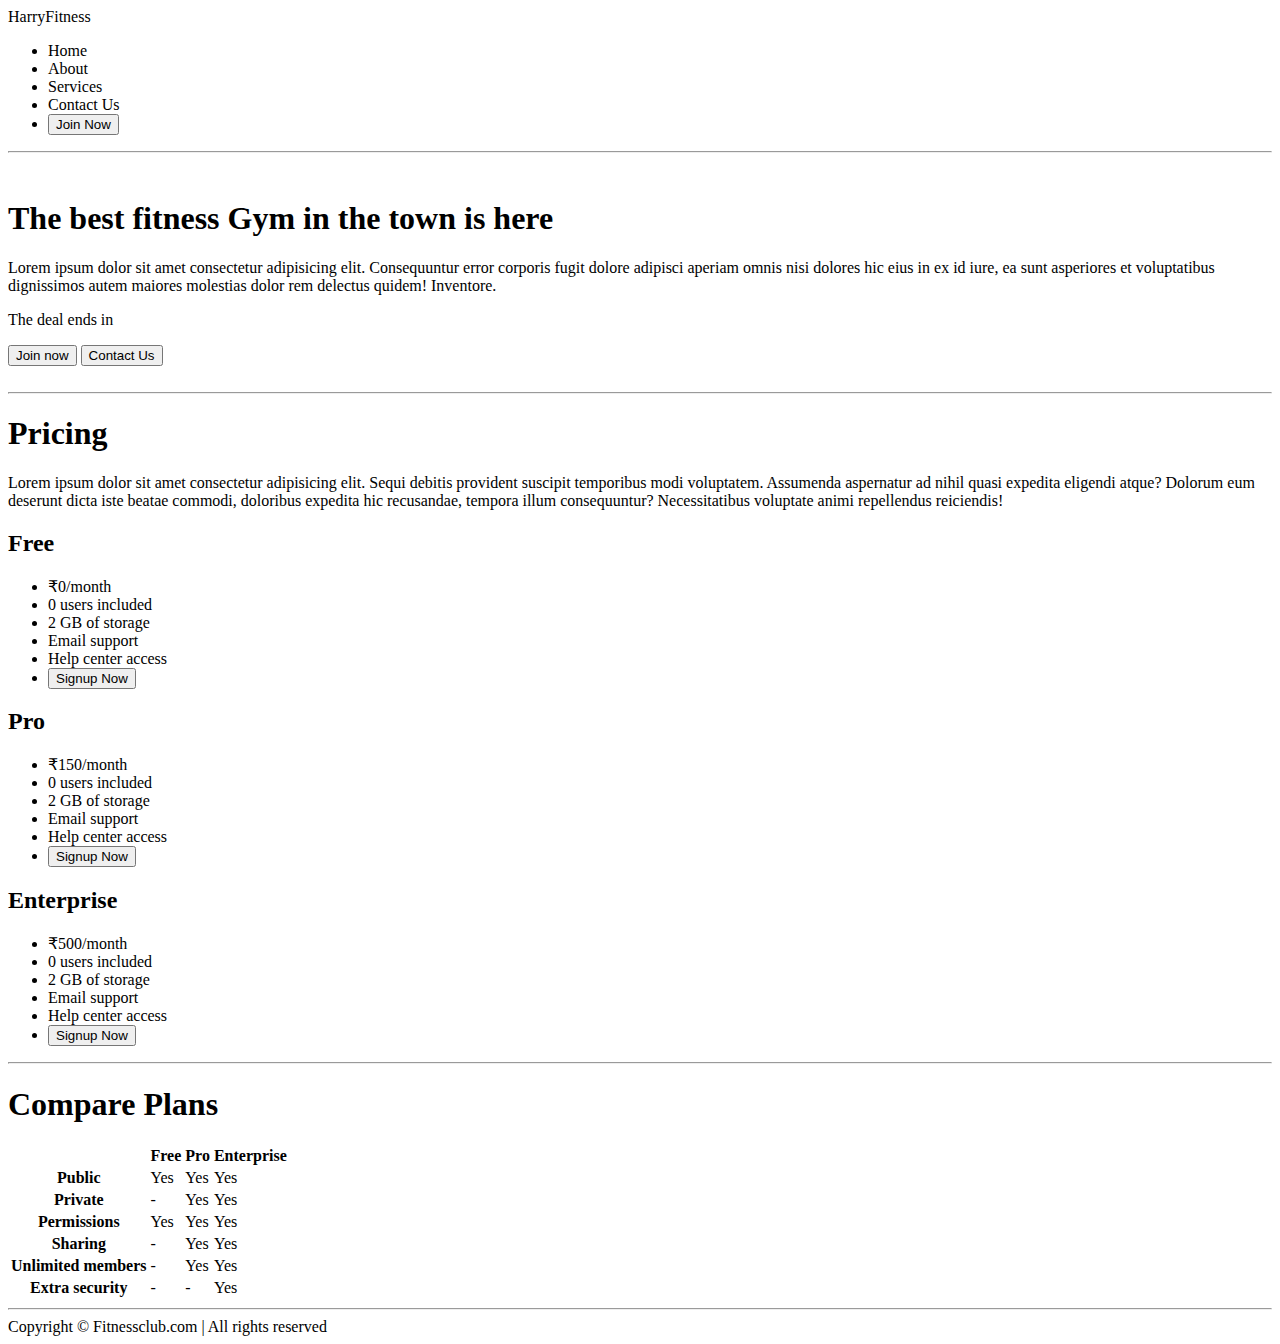
==== index.html @ a5923764 "footer added" ====
<!DOCTYPE html>
<html lang="en">
<head>
    <meta charset="UTF-8">
    <meta name="viewport" content="width=device-width, initial-scale=1.0">
    <title>Fitness Club</title>
    <link rel="stylesheet" href="style.css">
</head>
<body>
    <body class='overflow-x-hidden'>
        <div class="container mx-auto">
            <header>
                <nav class="flex justify-between">
                    <div class="logo font-bold flex items-center text-blue">HarryFitness</div>
                    <ul class="navbar flex items-center">
                        <li>Home</li>
                        <li>About</li>
                        <li>Services</li>
                        <li>Contact Us</li>
                        <li><button class="btn">Join Now</button></li>
                    </ul>
                </nav>
                <hr>
            </header>
            <main class="min-h-screen">
                <section class="section1">
                    <div class="flex">
                        <div class="topleft flex flex-col justify-center px-2">
                            <div class=" text-center">
                                <img class="dumbellimg" src="dumbell.png" alt="">
                            </div>
                            <h1 class="my-1 text-center">The best fitness Gym in the town is here</h1>
                            <p class=" text-center">Lorem ipsum dolor sit amet consectetur adipisicing elit. Consequuntur
                                error corporis fugit dolore adipisci aperiam omnis nisi dolores hic eius in ex id iure, ea
                                sunt asperiores et voluptatibus dignissimos autem maiores molestias dolor rem delectus
                                quidem! Inventore.</p>
                                <!-- Display the countdown timer in an element -->
                                <p class="deal text-center">The deal ends in <span id="demo"></span></p>
                                <div class="buttons">
                                    <button class="btn">Join now</button>
                                    <button class="btn">Contact Us</button>
                                </div>
                        </div>
                        <div class="topright flex justify-center">
                            <img class="gymimg" src="gym.png" alt="">
                        </div>
                    </div>
                </section>
                <hr>
                <section class="section2">
                    <h1 class="text-center my-2">Pricing</h1>
                    <p class="my-2">Lorem ipsum dolor sit amet consectetur adipisicing elit. Sequi debitis provident
                        suscipit temporibus modi voluptatem. Assumenda aspernatur ad nihil quasi expedita eligendi atque?
                        Dolorum eum deserunt dicta iste beatae commodi, doloribus expedita hic recusandae, tempora illum
                        consequuntur? Necessitatibus voluptate animi repellendus reiciendis!</p>
                    <div class="boxes flex justify-center">
                        <div class="box">
                            <h2>Free</h2>
                            <ul>
                                <li class="highlighted">₹0/month</li>
                                <li>0 users included</li>
                                <li>2 GB of storage</li>
                                <li>Email support</li>
                                <li>Help center access</li>
                                <li><button class="btn">Signup Now</button></li>
                            </ul>
                        </div>
                        <div class="box">
                            <h2>Pro</h2>
                            <ul>
                                <li class="highlighted">₹150/month</li>
                                <li>0 users included</li>
                                <li>2 GB of storage</li>
                                <li>Email support</li>
                                <li>Help center access</li>
                                <li><button class="btn">Signup Now</button></li>
                            </ul>
                        </div>
                        <div class="box">
                            <h2>Enterprise</h2>
                            <ul>
                                <li class="highlighted">₹500/month</li>
                                <li>0 users included</li>
                                <li>2 GB of storage</li>
                                <li>Email support</li>
                                <li>Help center access</li>
                                <li><button class="btn">Signup Now</button></li>
                            </ul>
                        </div>
    
                    </div>
                </section>
                <hr>
                <section class="section3">
                    <h1 class="text-center my-2">Compare Plans</h1>
                    <div class="container plantable">
                        <table class="table text-center">
                          <thead>
                            <tr>
                              <th></th><th>Free</th>
                              <th>Pro</th>
                              <th>Enterprise</th>
                            </tr>
                          </thead>
                          <tbody>
                            <tr>
                              <th scope="row" class="text-start">Public</th>
                              <td>Yes</svg></td>
                              <td>Yes</svg></td>
                              <td>Yes</svg></td>
                            </tr>
                            <tr>
                              <th scope="row" class="text-start">Private</th>
                              <td>-</td>
                              <td>Yes</svg></td>
                              <td>Yes</svg></td>
                            </tr>
                          </tbody>
                  
                          <tbody>
                            <tr>
                              <th scope="row" class="text-start">Permissions</th>
                              <td>Yes</svg></td>
                              <td>Yes</svg></td>
                              <td>Yes</svg></td>
                            </tr>
                            <tr>
                              <th scope="row" class="text-start">Sharing</th>
                              <td>-</td>
                              <td>Yes</svg></td>
                              <td>Yes</svg></td>
                            </tr>
                            <tr>
                              <th scope="row" class="text-start">Unlimited members</th>
                              <td>-</td>
                              <td>Yes</svg></td>
                              <td>Yes</svg></td>
                            </tr>
                            <tr>
                              <th scope="row" class="text-start">Extra security</th>
                              <td>-</td>
                              <td>-</td>
                              <td>Yes</svg></td>
                            </tr>
                          </tbody>
                        </table>
                </section>
                <hr>
            </main>
            <footer>
                Copyright &copy; Fitnessclub.com | All rights reserved
            </footer>
        </div>
</body>
<script src="index.js"></script>
</html>
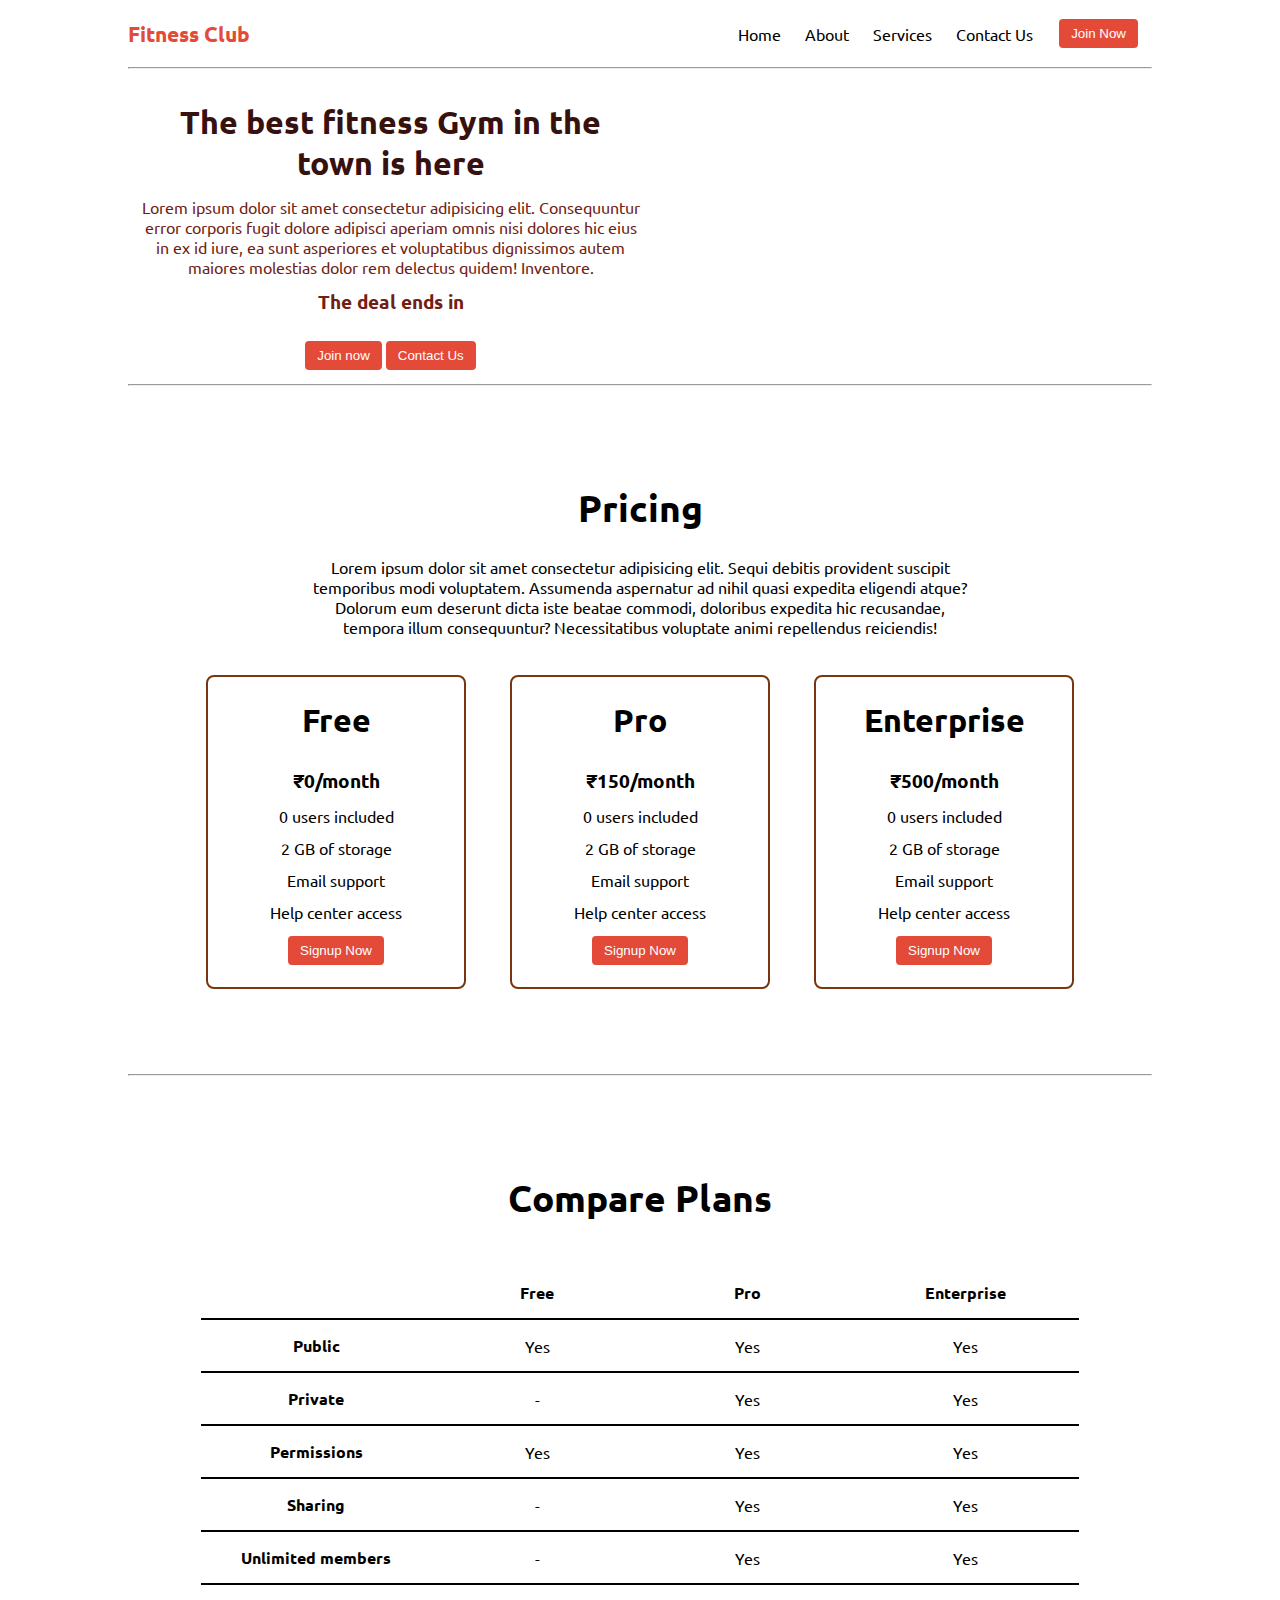
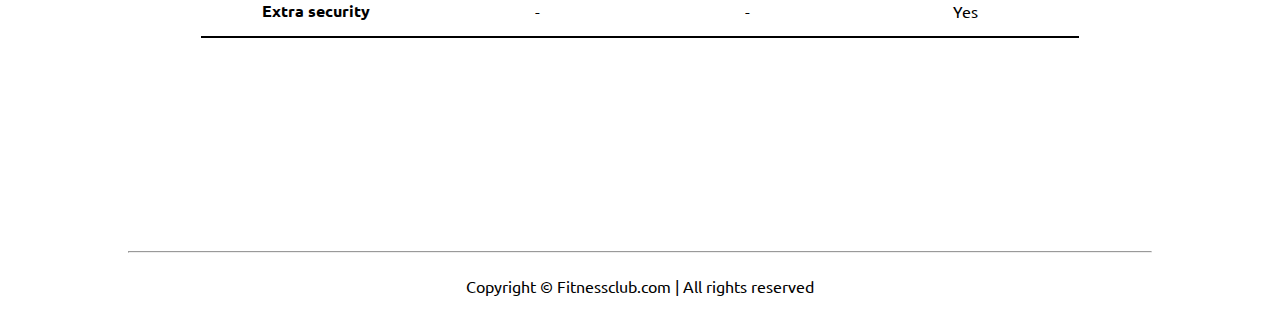
==== commit 0a84e321: "updated" ====
--- a/index.html
+++ b/index.html
@@ -5,13 +5,14 @@
     <meta name="viewport" content="width=device-width, initial-scale=1.0">
     <title>Fitness Club</title>
     <link rel="stylesheet" href="style.css">
+    <link rel="stylesheet" href="utils.css">
 </head>
 <body>
     <body class='overflow-x-hidden'>
         <div class="container mx-auto">
             <header>
                 <nav class="flex justify-between">
-                    <div class="logo font-bold flex items-center text-blue">HarryFitness</div>
+                    <div class="logo font-bold flex items-center text-blue">Fitness Club</div>
                     <ul class="navbar flex items-center">
                         <li>Home</li>
                         <li>About</li>
--- a/style.css
+++ b/style.css
@@ -0,0 +1,139 @@
+@import url('https://fonts.googleapis.com/css2?family=Ubuntu:wght@300&display=swap');
+
+*{
+    margin: 0;
+    padding: 0;
+}
+
+.container{
+    max-width: 80vw;
+    font-family: 'Ubuntu', sans-serif;
+}
+
+.navbar{
+    display: flex;
+    height: 67px;
+}
+.navbar li{
+    list-style: none;
+    margin: 0 12px;
+}
+
+.topleft{
+    width: 50%;
+}
+
+.topright{ 
+    width: 50%;
+}
+
+.section1{
+   max-height: 100vh; 
+   color: #711e15;
+}
+
+.section1 h1{
+    color: #37110d;
+    font-size: 2rem;
+}
+
+.logo{
+    font-size: 1.3rem;
+}
+
+.dumbellimg{
+    width: 289px;
+}
+
+.topright .gymimg{
+    width: 466px;
+}
+
+.section2{
+    padding: 73px;
+}
+
+.section2 h1{
+    font-size: 2.3rem;
+}
+
+.section2 p{
+    padding: 0 8vw;
+    text-align: center;
+}
+
+.box{
+    padding: 8px 0;
+    margin: 12px 22px;
+    min-width: 20vw;
+    border: 2px solid rgb(120, 54, 16);
+    border-radius: 8px;
+    text-align: center;
+}
+
+.box h2{
+    font-size: 2rem;
+    padding: 15px 0;
+}
+
+.highlighted{
+    font-size: 1.2rem;
+    font-weight: bolder;
+}
+
+.box ul{
+    list-style-type: none;
+}
+
+.box ul li{
+   margin: 12px 2px;
+}
+
+.plantable{
+    display: flex;
+    justify-content: center;
+    align-items: center;
+}
+
+.section3 table{
+    width: 100%;
+    margin-bottom: 140px;
+    margin-top: 20px;
+    border-collapse: collapse;
+}
+
+.section3 table th{ 
+    width: 23vw; 
+    border-bottom: 2px solid black;
+    padding: 15px 0;
+} 
+
+.section3 table td{   
+    border-bottom: 2px solid black; 
+} 
+ 
+
+.section3 h1{
+    font-size: 2.3rem;
+}
+
+.section3{
+    padding: 73px;
+}
+
+footer{
+    padding: 23px;
+    text-align: center;
+}
+.buttons{
+    display: flex;
+    justify-content: center;
+    align-items: center;
+    margin: 12px;
+}
+
+.deal{
+    font-size: 1.2rem;
+    font-weight: bolder;
+    margin: 12px 0;
+}--- a/utils.css
+++ b/utils.css
@@ -0,0 +1,72 @@
+.min-h-screen{
+    min-height: 100vh;
+}
+
+.bg-red{
+    background-color: red;
+}
+
+.mx-auto{
+    margin-left: auto;
+    margin-right: auto;
+}
+
+.flex{
+    display: flex;
+}
+
+.items-center{
+    align-items: center;
+}
+
+.justify-between{
+    justify-content: space-between;
+}
+
+.justify-center{
+    justify-content: center;
+}
+
+.flex-col{
+    flex-direction: column;
+}
+
+.font-bold{
+    font-weight: bolder;
+}
+
+.my-1{
+    margin-top: 13px;
+    margin-bottom: 13px;
+}
+
+.my-2{
+    margin-top: 26px;
+    margin-bottom: 26px;
+}
+
+.px-2{
+    padding-left: 13px;
+    padding-right: 13px;
+}
+
+.text-blue{
+    color: rgb(227 74 56);;
+}
+
+.btn{
+    padding:7px 12px;
+    border: 2px solid white;
+    border-radius: 6px;
+    cursor: pointer;
+    color: white;
+    background-color: rgb(227 74 56);;
+}
+
+.overflow-x-hidden{
+    overflow-x: hidden;
+}
+
+.text-center{
+    text-align: center;
+}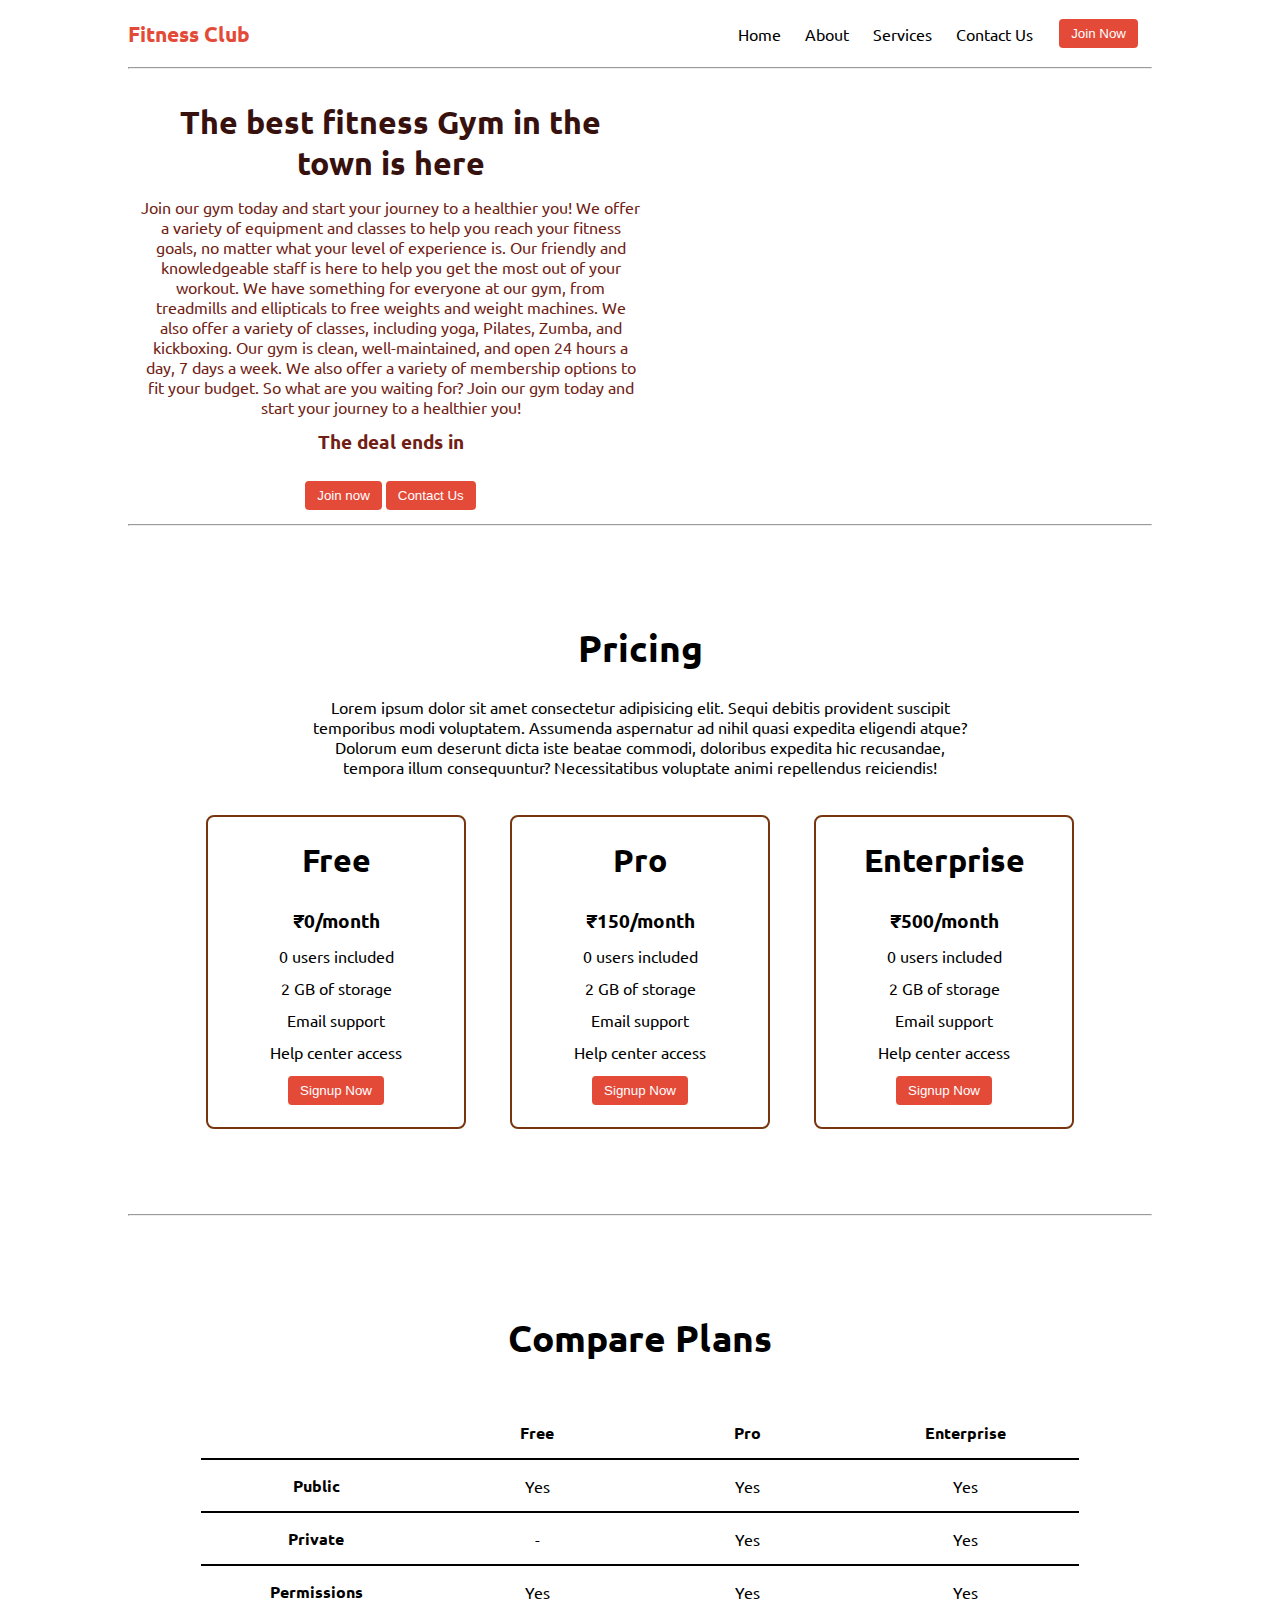
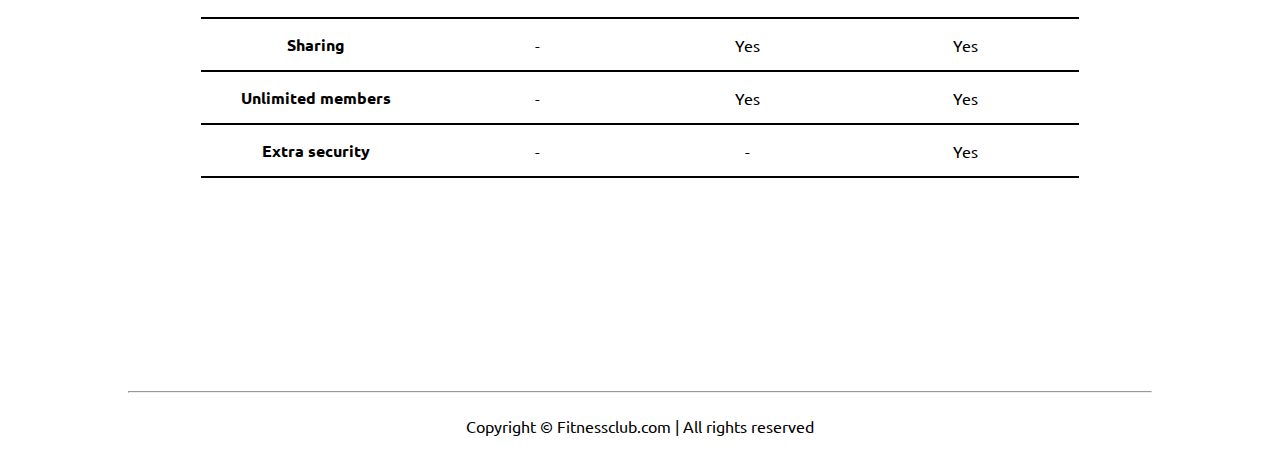
==== commit d7dec851: "gym description updated" ====
--- a/index.html
+++ b/index.html
@@ -31,10 +31,13 @@
                                 <img class="dumbellimg" src="dumbell.png" alt="">
                             </div>
                             <h1 class="my-1 text-center">The best fitness Gym in the town is here</h1>
-                            <p class=" text-center">Lorem ipsum dolor sit amet consectetur adipisicing elit. Consequuntur
-                                error corporis fugit dolore adipisci aperiam omnis nisi dolores hic eius in ex id iure, ea
-                                sunt asperiores et voluptatibus dignissimos autem maiores molestias dolor rem delectus
-                                quidem! Inventore.</p>
+                            <p class=" text-center">Join our gym today and start your journey to a healthier you! We offer a variety of equipment and classes to help you reach your fitness goals, no matter what your level of experience is. Our friendly and knowledgeable staff is here to help you get the most out of your workout.
+
+                                We have something for everyone at our gym, from treadmills and ellipticals to free weights and weight machines. We also offer a variety of classes, including yoga, Pilates, Zumba, and kickboxing.
+                                
+                                Our gym is clean, well-maintained, and open 24 hours a day, 7 days a week. We also offer a variety of membership options to fit your budget.
+                                
+                                So what are you waiting for? Join our gym today and start your journey to a healthier you!</p>
                                 <!-- Display the countdown timer in an element -->
                                 <p class="deal text-center">The deal ends in <span id="demo"></span></p>
                                 <div class="buttons">
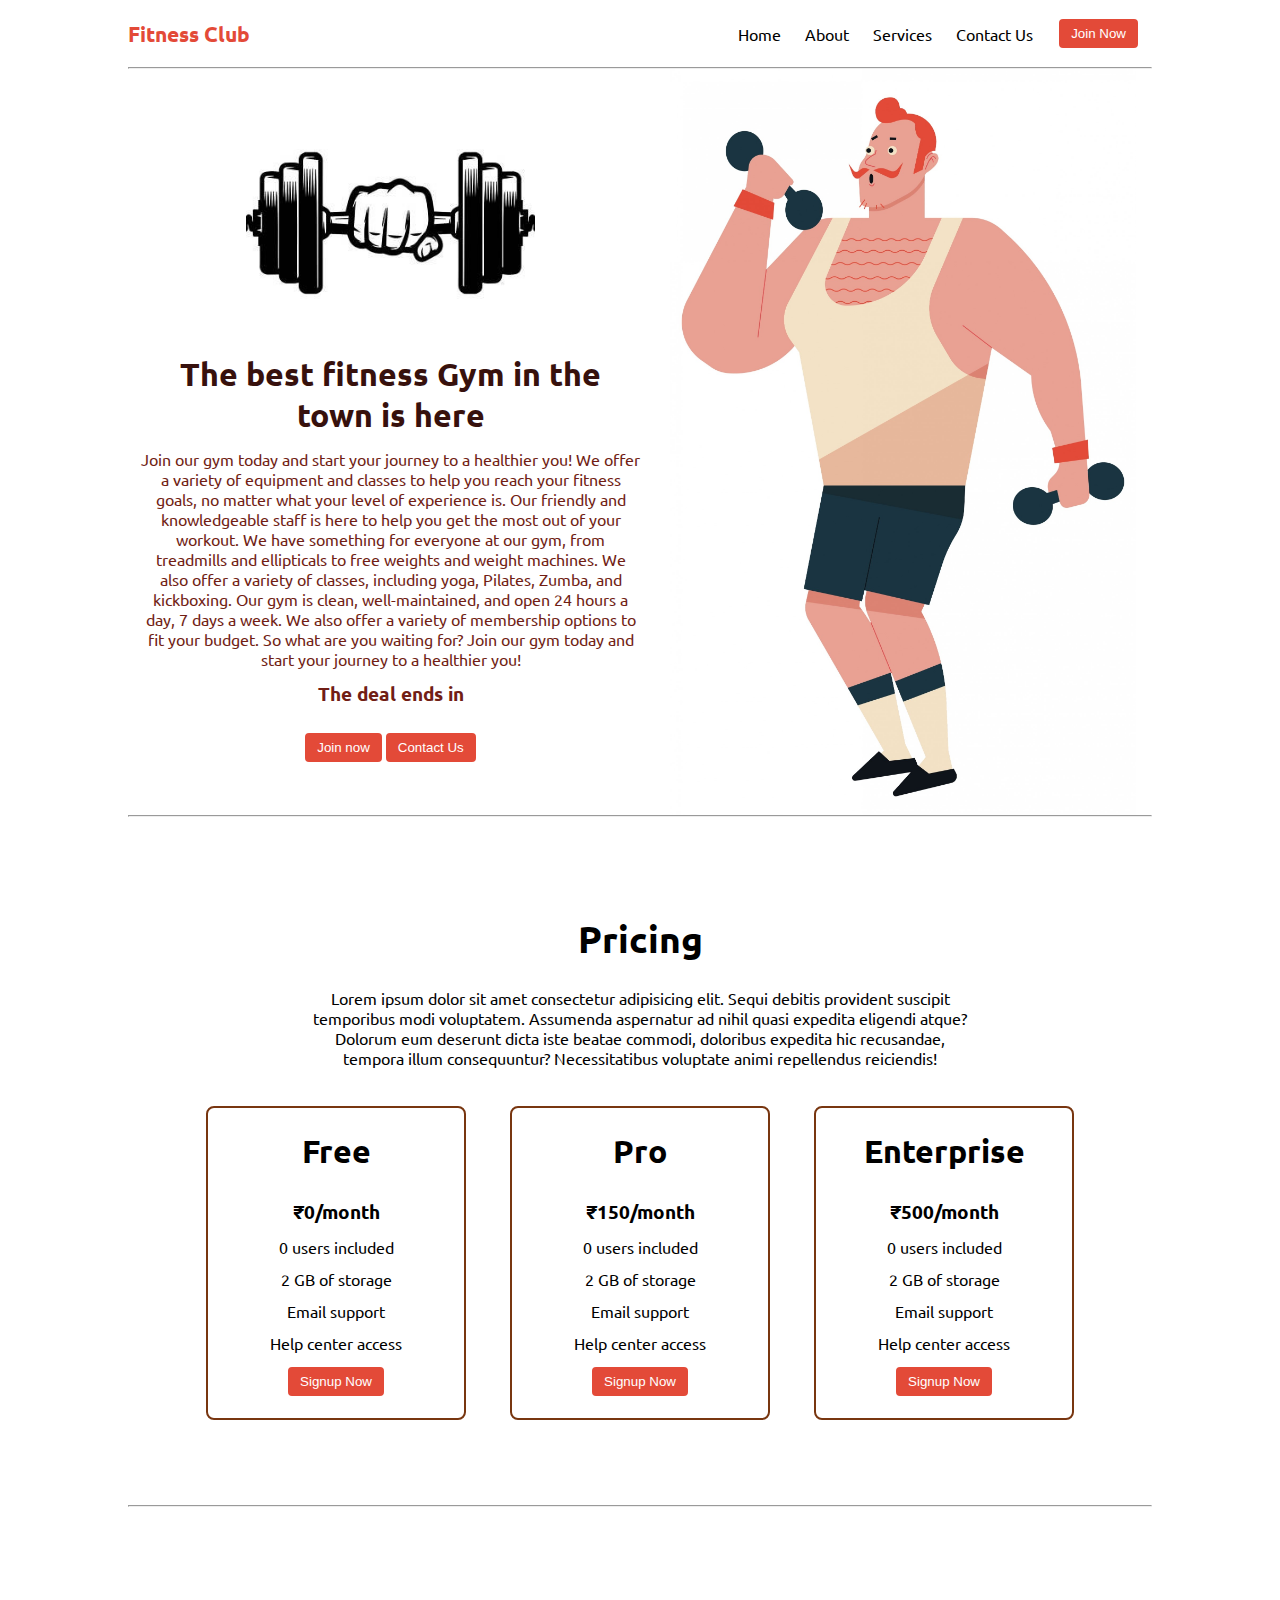
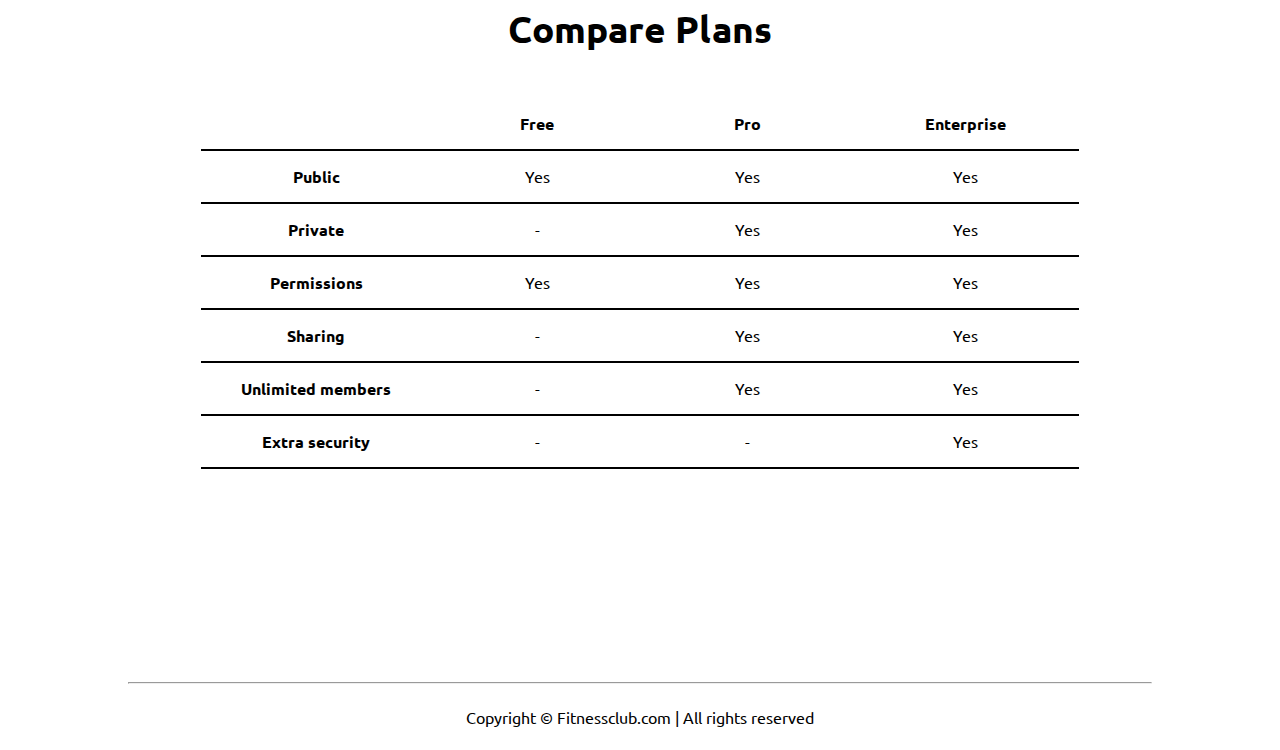
==== commit 6f570aba: "photo changed" ====
--- a/index.html
+++ b/index.html
@@ -46,7 +46,7 @@
                                 </div>
                         </div>
                         <div class="topright flex justify-center">
-                            <img class="gymimg" src="gym.png" alt="">
+                            <img class="gymimg" src="gym.jpg" alt="">
                         </div>
                     </div>
                 </section>
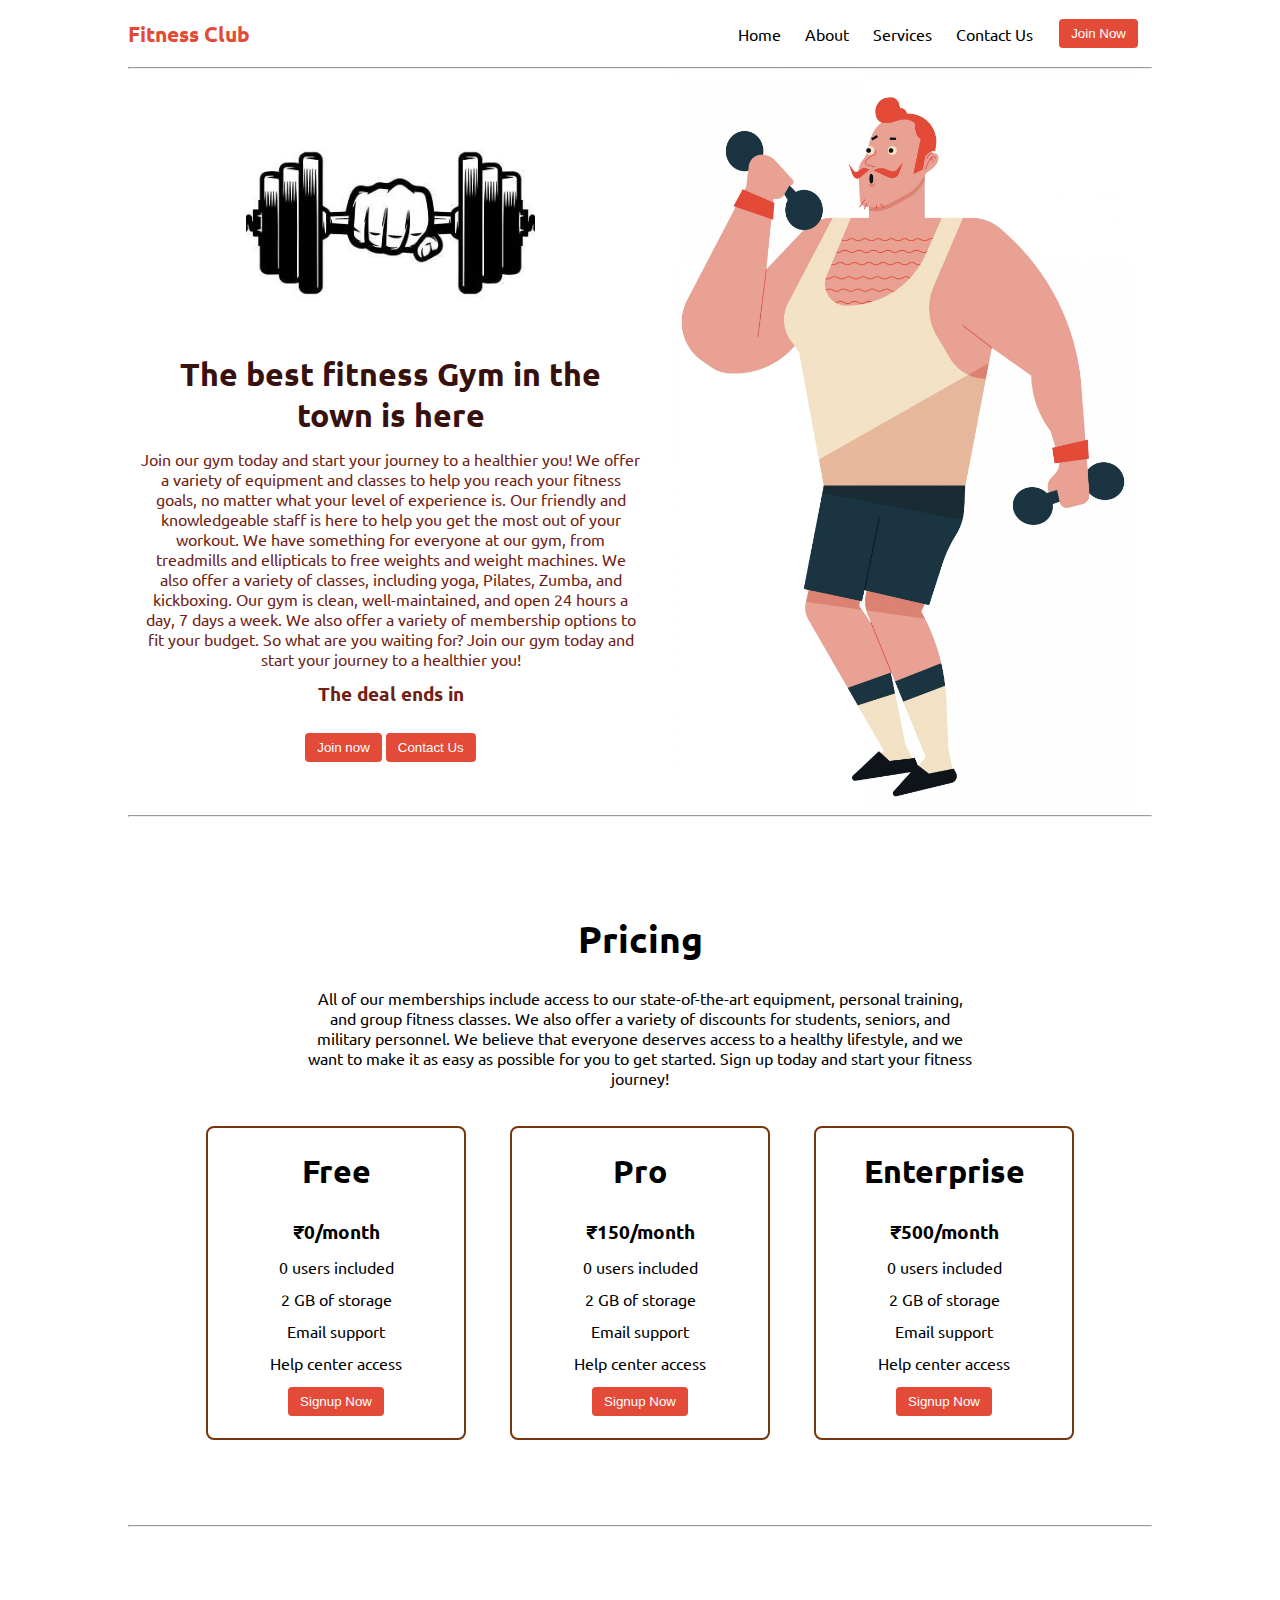
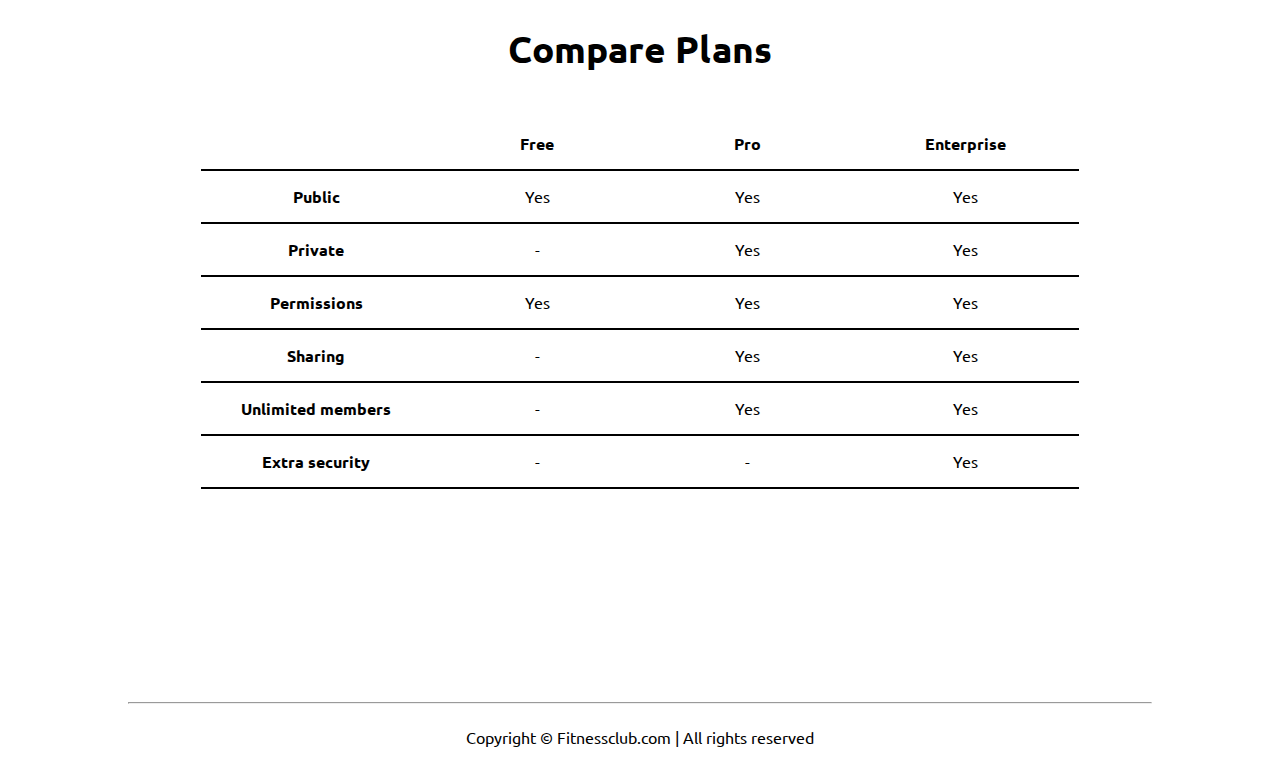
==== commit 302ea045: "updated" ====
--- a/index.html
+++ b/index.html
@@ -53,10 +53,9 @@
                 <hr>
                 <section class="section2">
                     <h1 class="text-center my-2">Pricing</h1>
-                    <p class="my-2">Lorem ipsum dolor sit amet consectetur adipisicing elit. Sequi debitis provident
-                        suscipit temporibus modi voluptatem. Assumenda aspernatur ad nihil quasi expedita eligendi atque?
-                        Dolorum eum deserunt dicta iste beatae commodi, doloribus expedita hic recusandae, tempora illum
-                        consequuntur? Necessitatibus voluptate animi repellendus reiciendis!</p>
+                    <p class="my-2">All of our memberships include access to our state-of-the-art equipment, personal training, and group fitness classes. We also offer a variety of discounts for students, seniors, and military personnel.
+
+                        We believe that everyone deserves access to a healthy lifestyle, and we want to make it as easy as possible for you to get started. Sign up today and start your fitness journey!</p>
                     <div class="boxes flex justify-center">
                         <div class="box">
                             <h2>Free</h2>
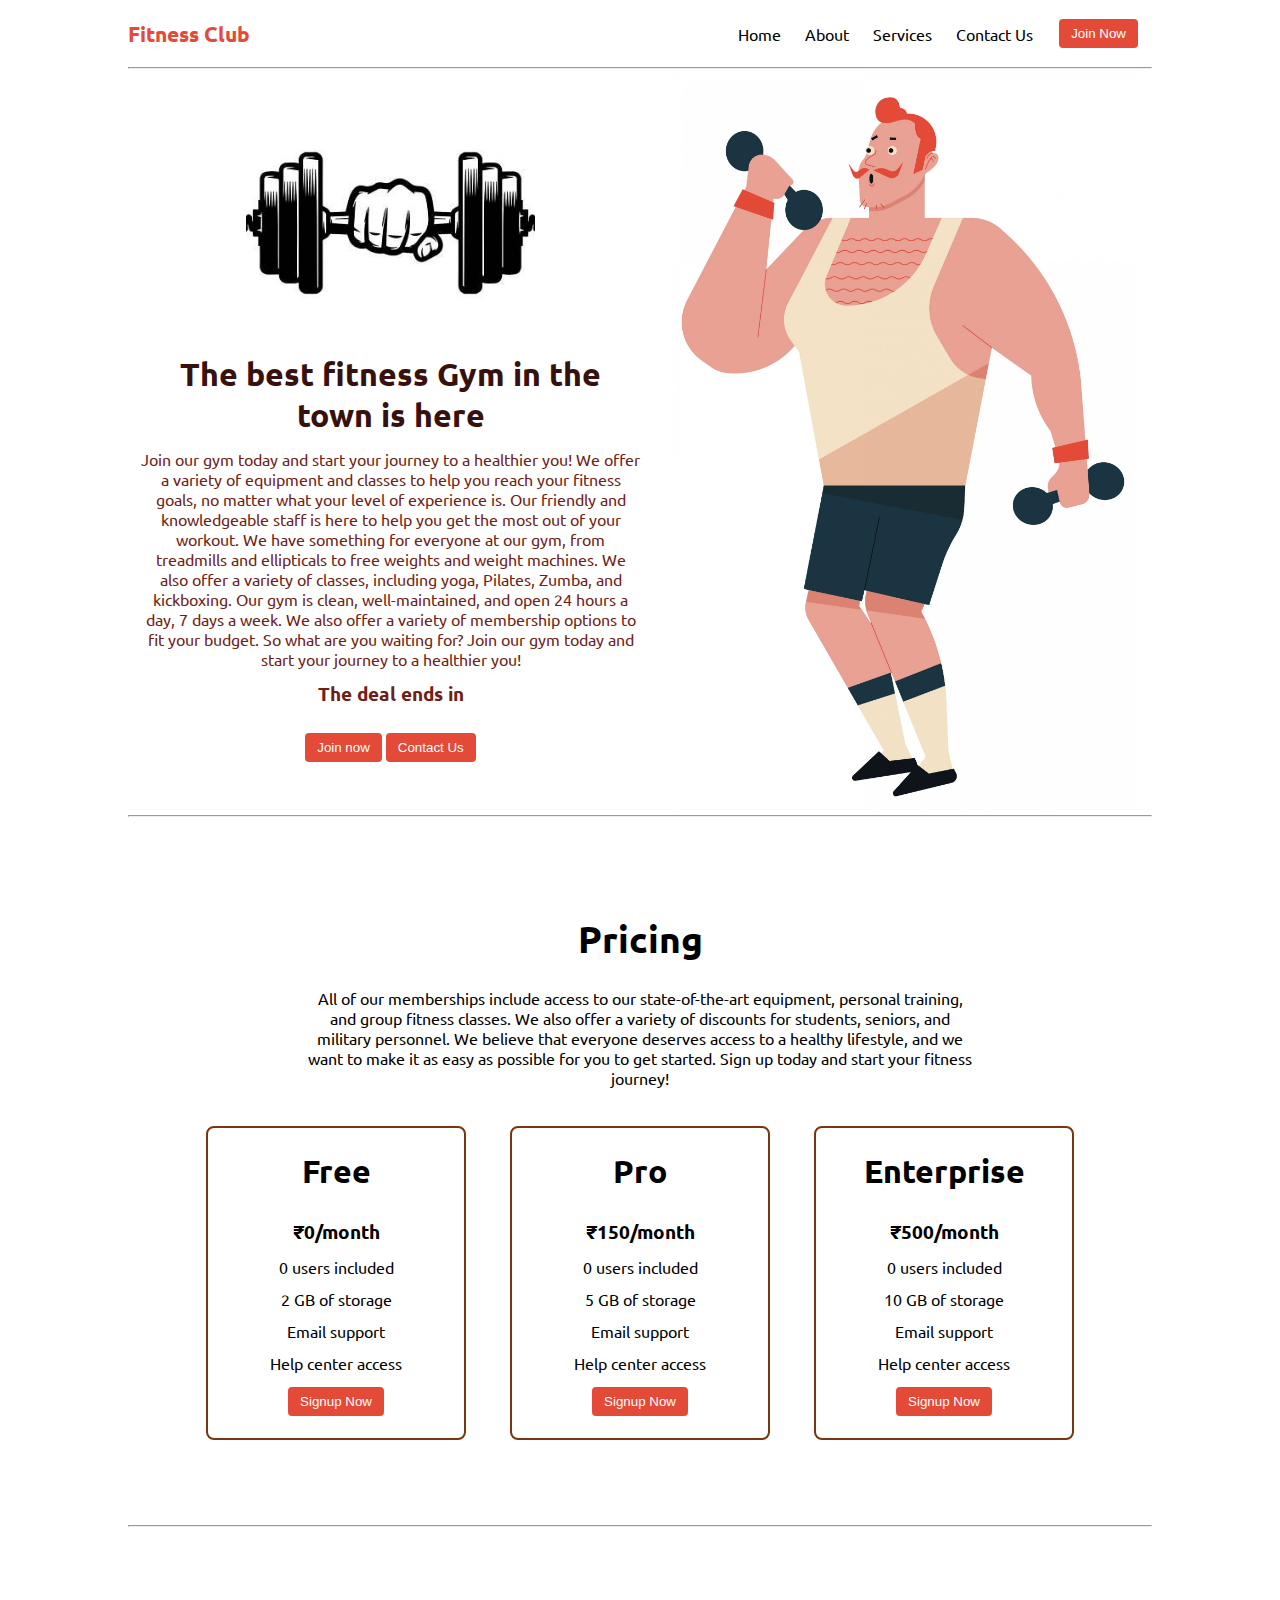
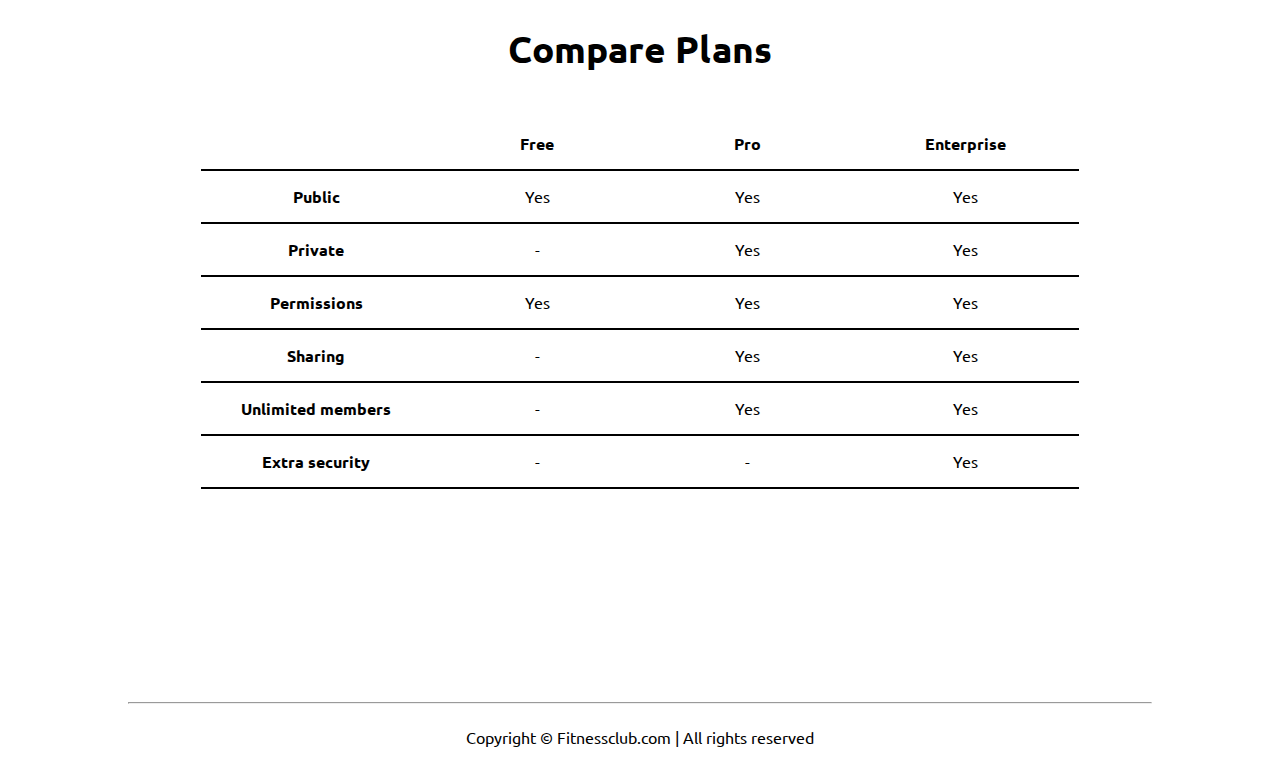
==== commit fb387ff9: "price changed" ====
--- a/index.html
+++ b/index.html
@@ -73,7 +73,7 @@
                             <ul>
                                 <li class="highlighted">₹150/month</li>
                                 <li>0 users included</li>
-                                <li>2 GB of storage</li>
+                                <li>5 GB of storage</li>
                                 <li>Email support</li>
                                 <li>Help center access</li>
                                 <li><button class="btn">Signup Now</button></li>
@@ -84,7 +84,7 @@
                             <ul>
                                 <li class="highlighted">₹500/month</li>
                                 <li>0 users included</li>
-                                <li>2 GB of storage</li>
+                                <li>10 GB of storage</li>
                                 <li>Email support</li>
                                 <li>Help center access</li>
                                 <li><button class="btn">Signup Now</button></li>
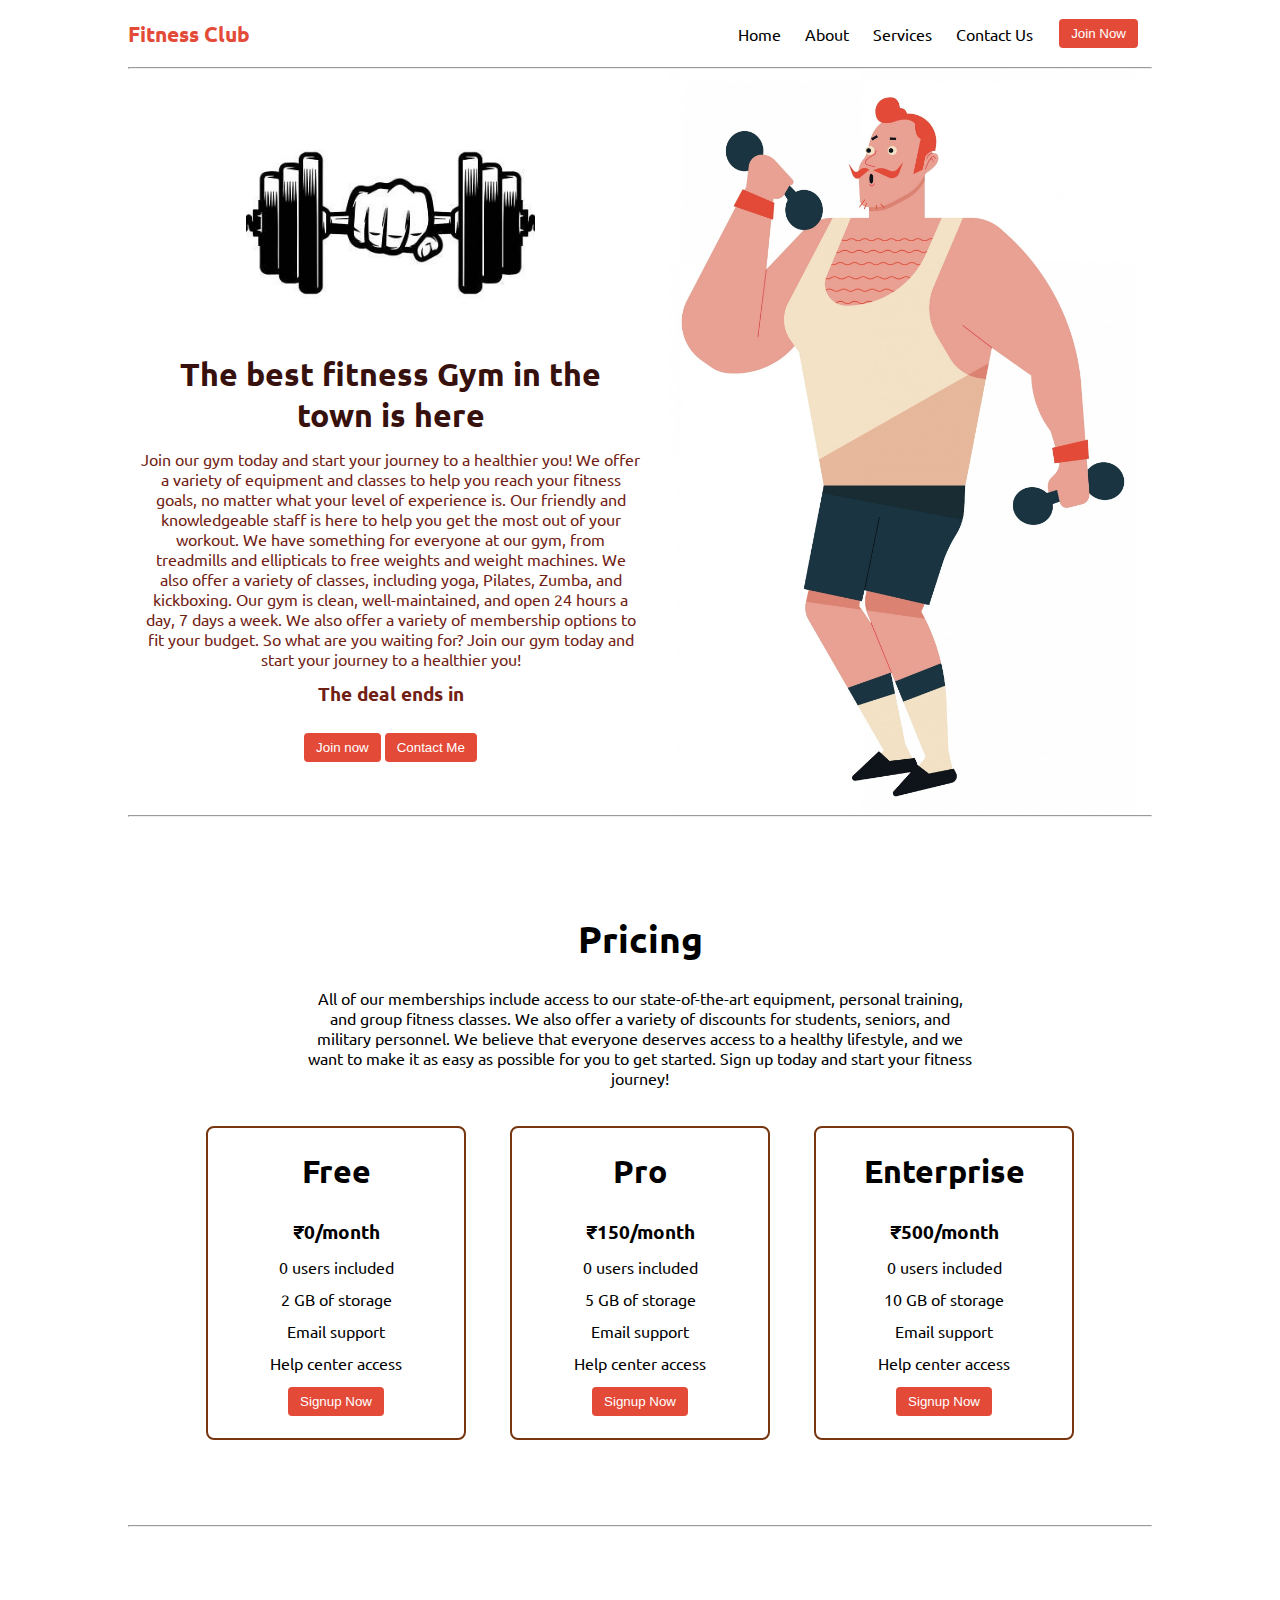
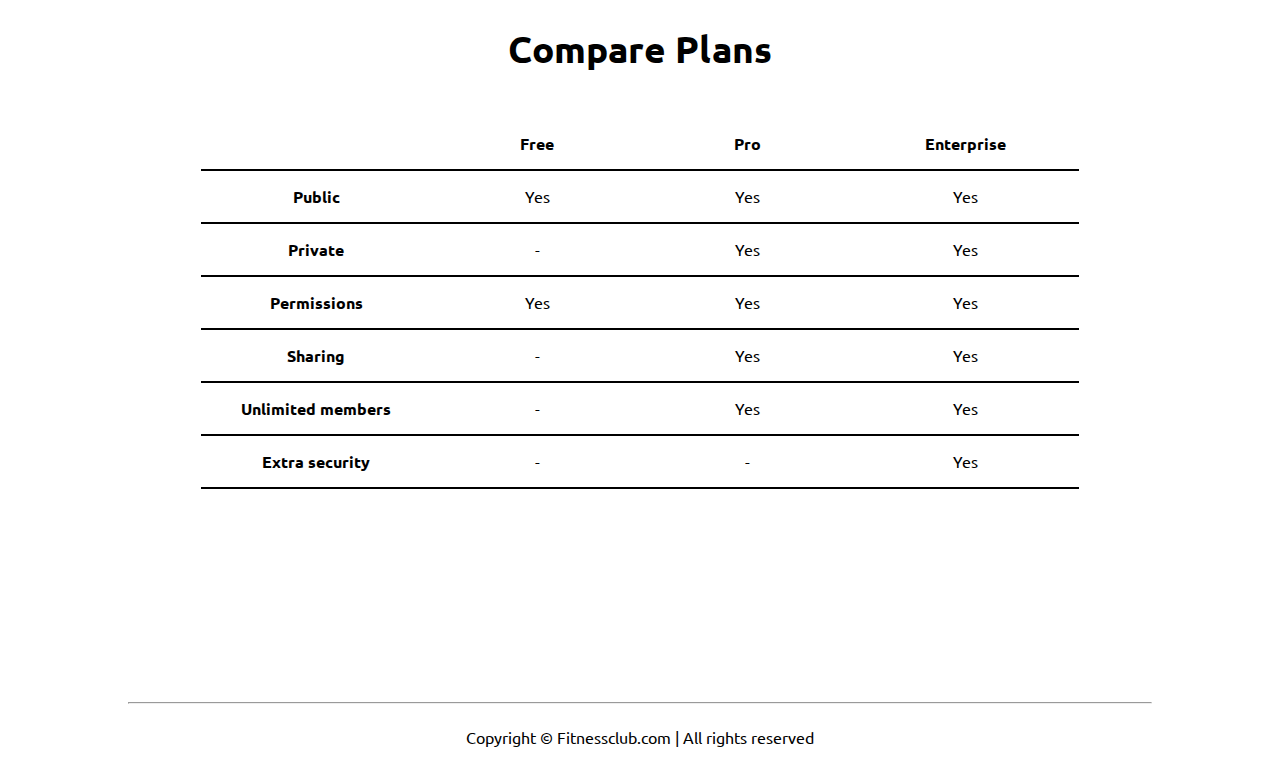
==== commit 00890f99: "contact me button updated" ====
--- a/index.html
+++ b/index.html
@@ -42,7 +42,7 @@
                                 <p class="deal text-center">The deal ends in <span id="demo"></span></p>
                                 <div class="buttons">
                                     <button class="btn">Join now</button>
-                                    <button class="btn">Contact Us</button>
+                                    <a href="http:/contact.html"><button type="button" class="btn">Contact Me</button></a>
                                 </div>
                         </div>
                         <div class="topright flex justify-center">
@@ -155,5 +155,5 @@
             </footer>
         </div>
 </body>
-<script src="index.js"></script>
+<script src="timer.js"></script>
 </html>